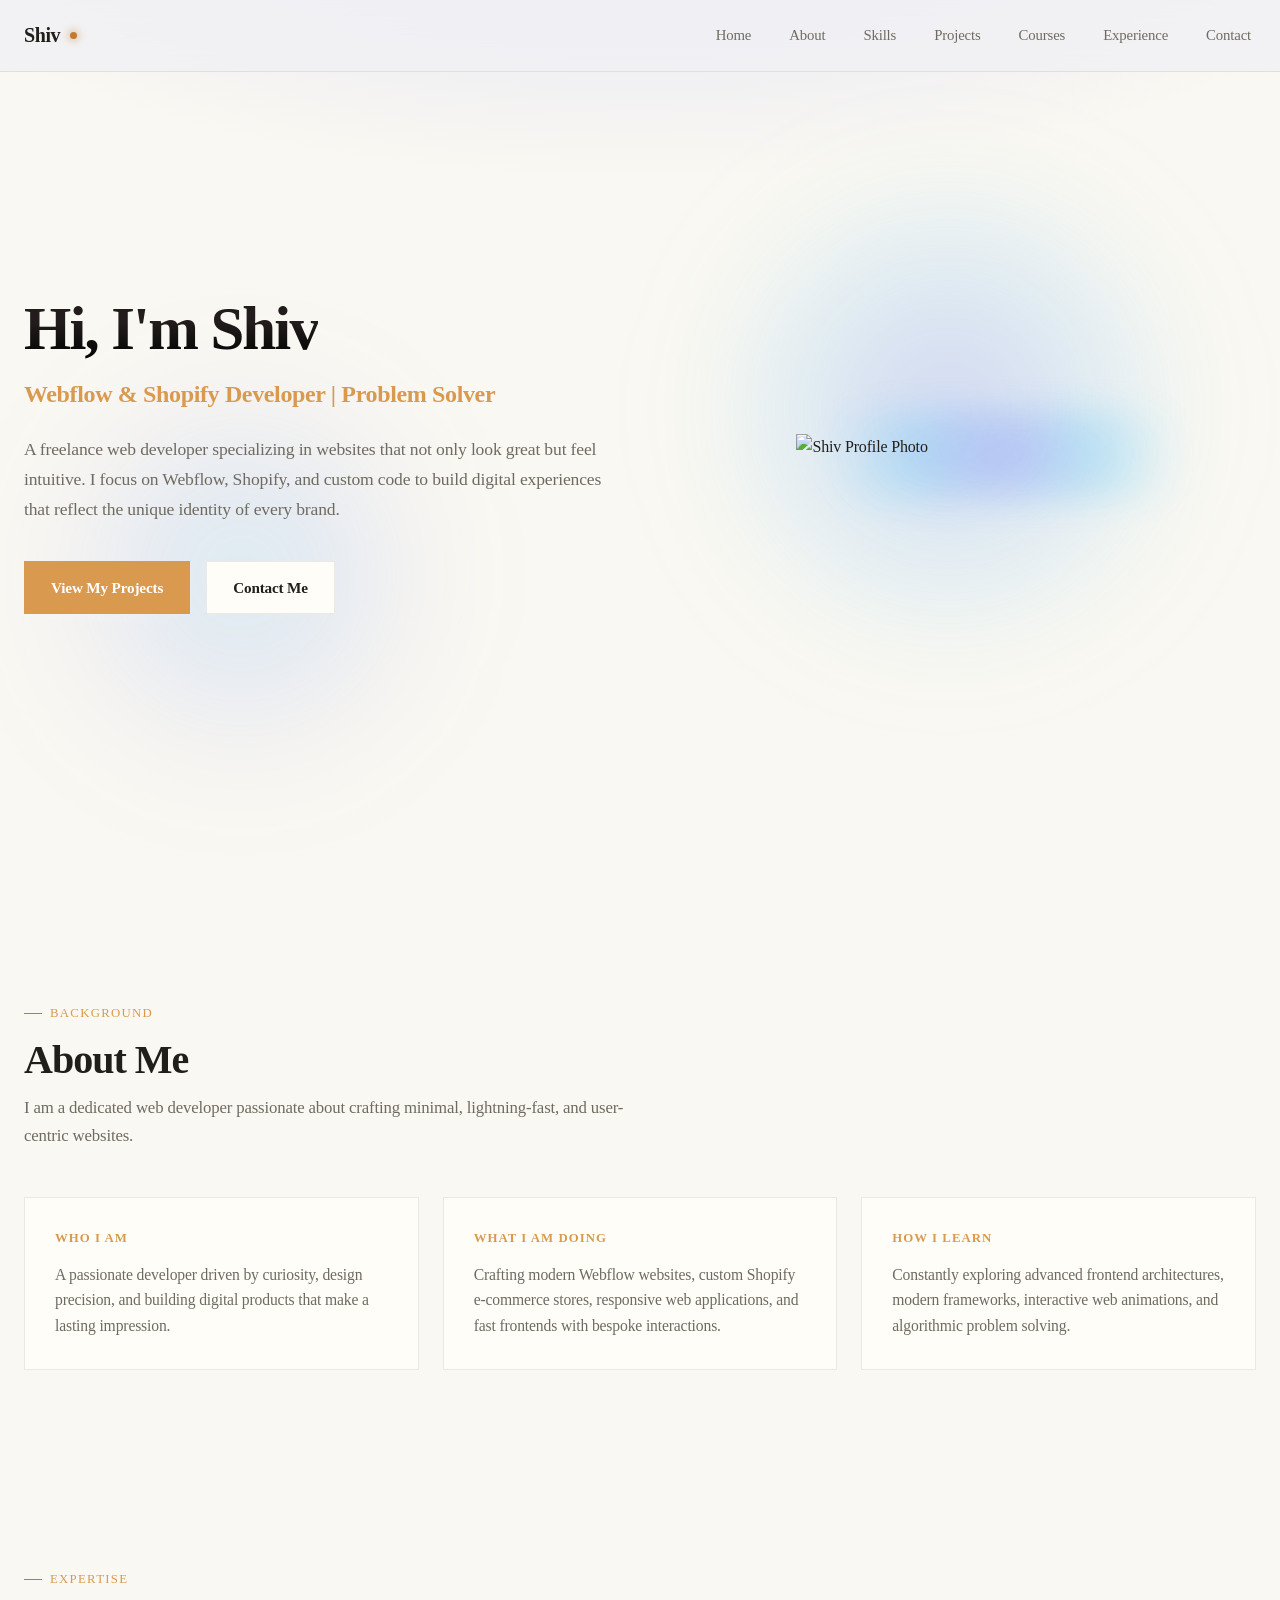
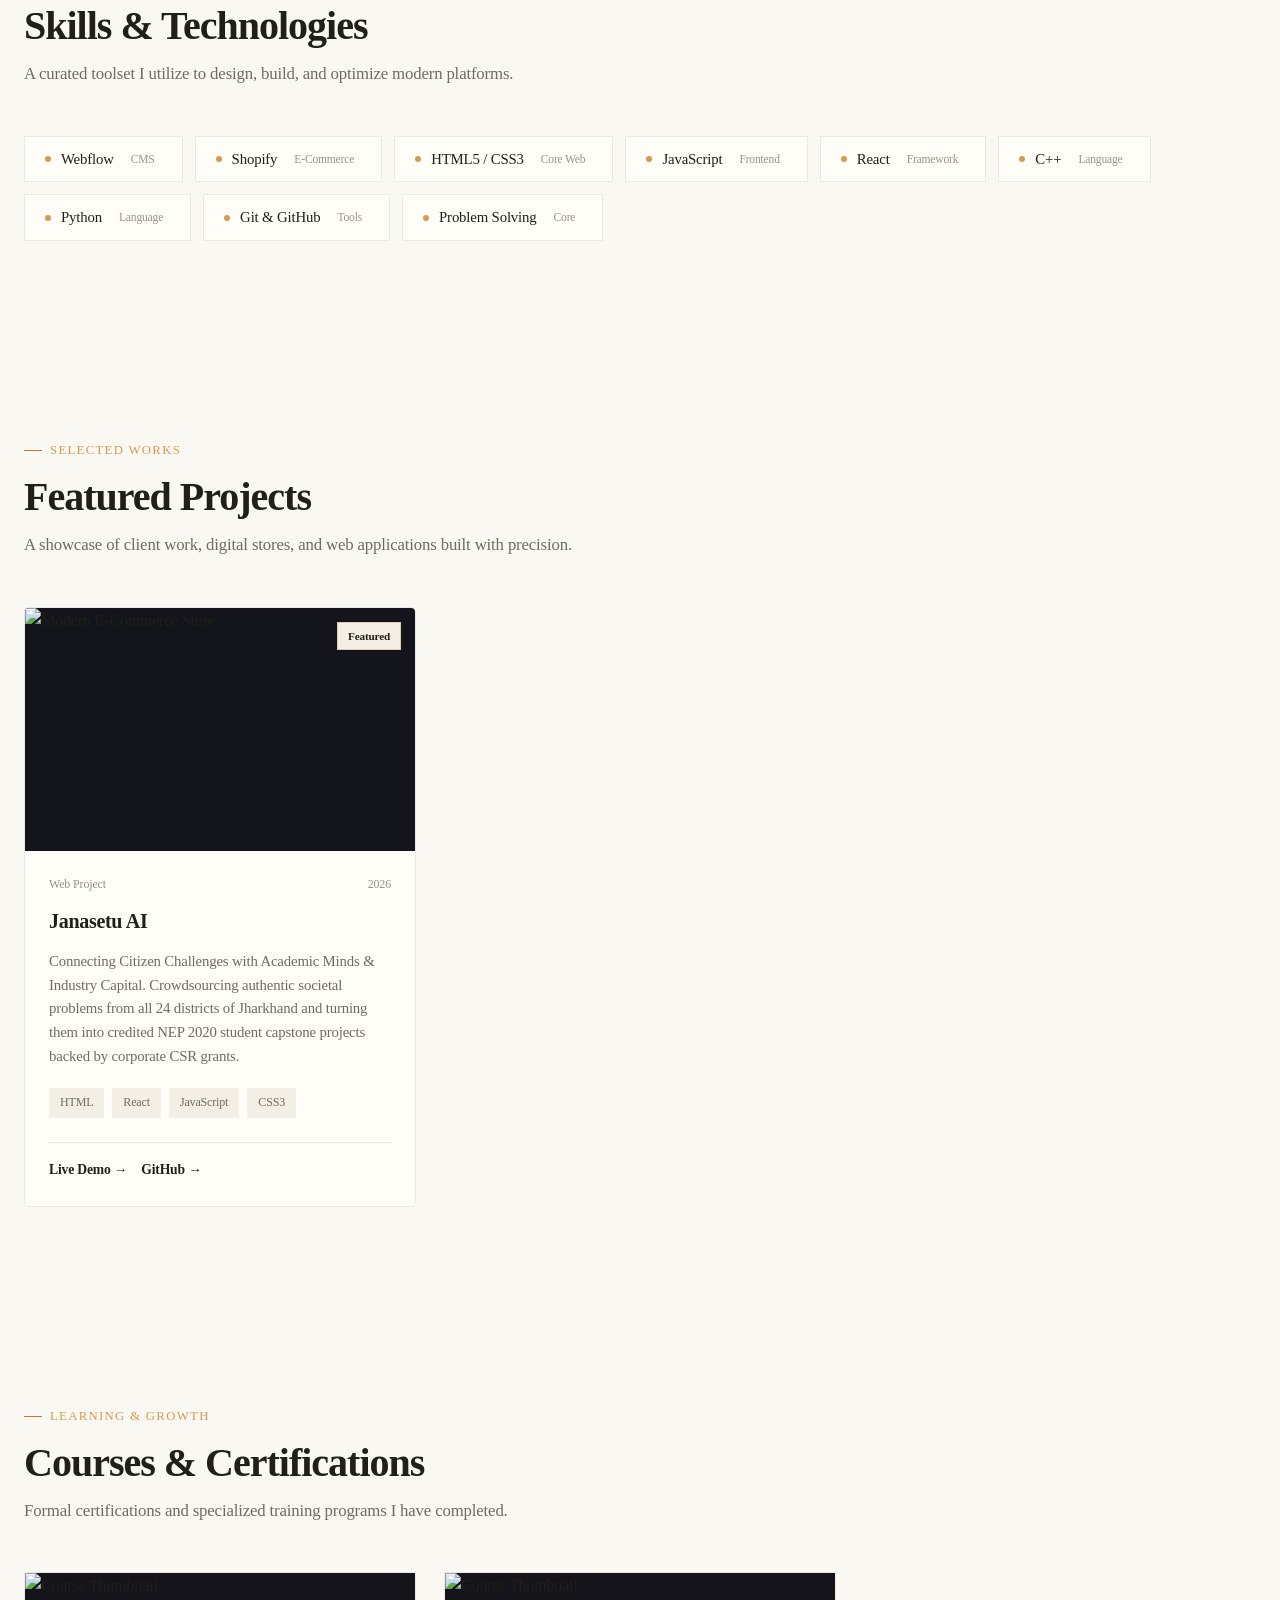
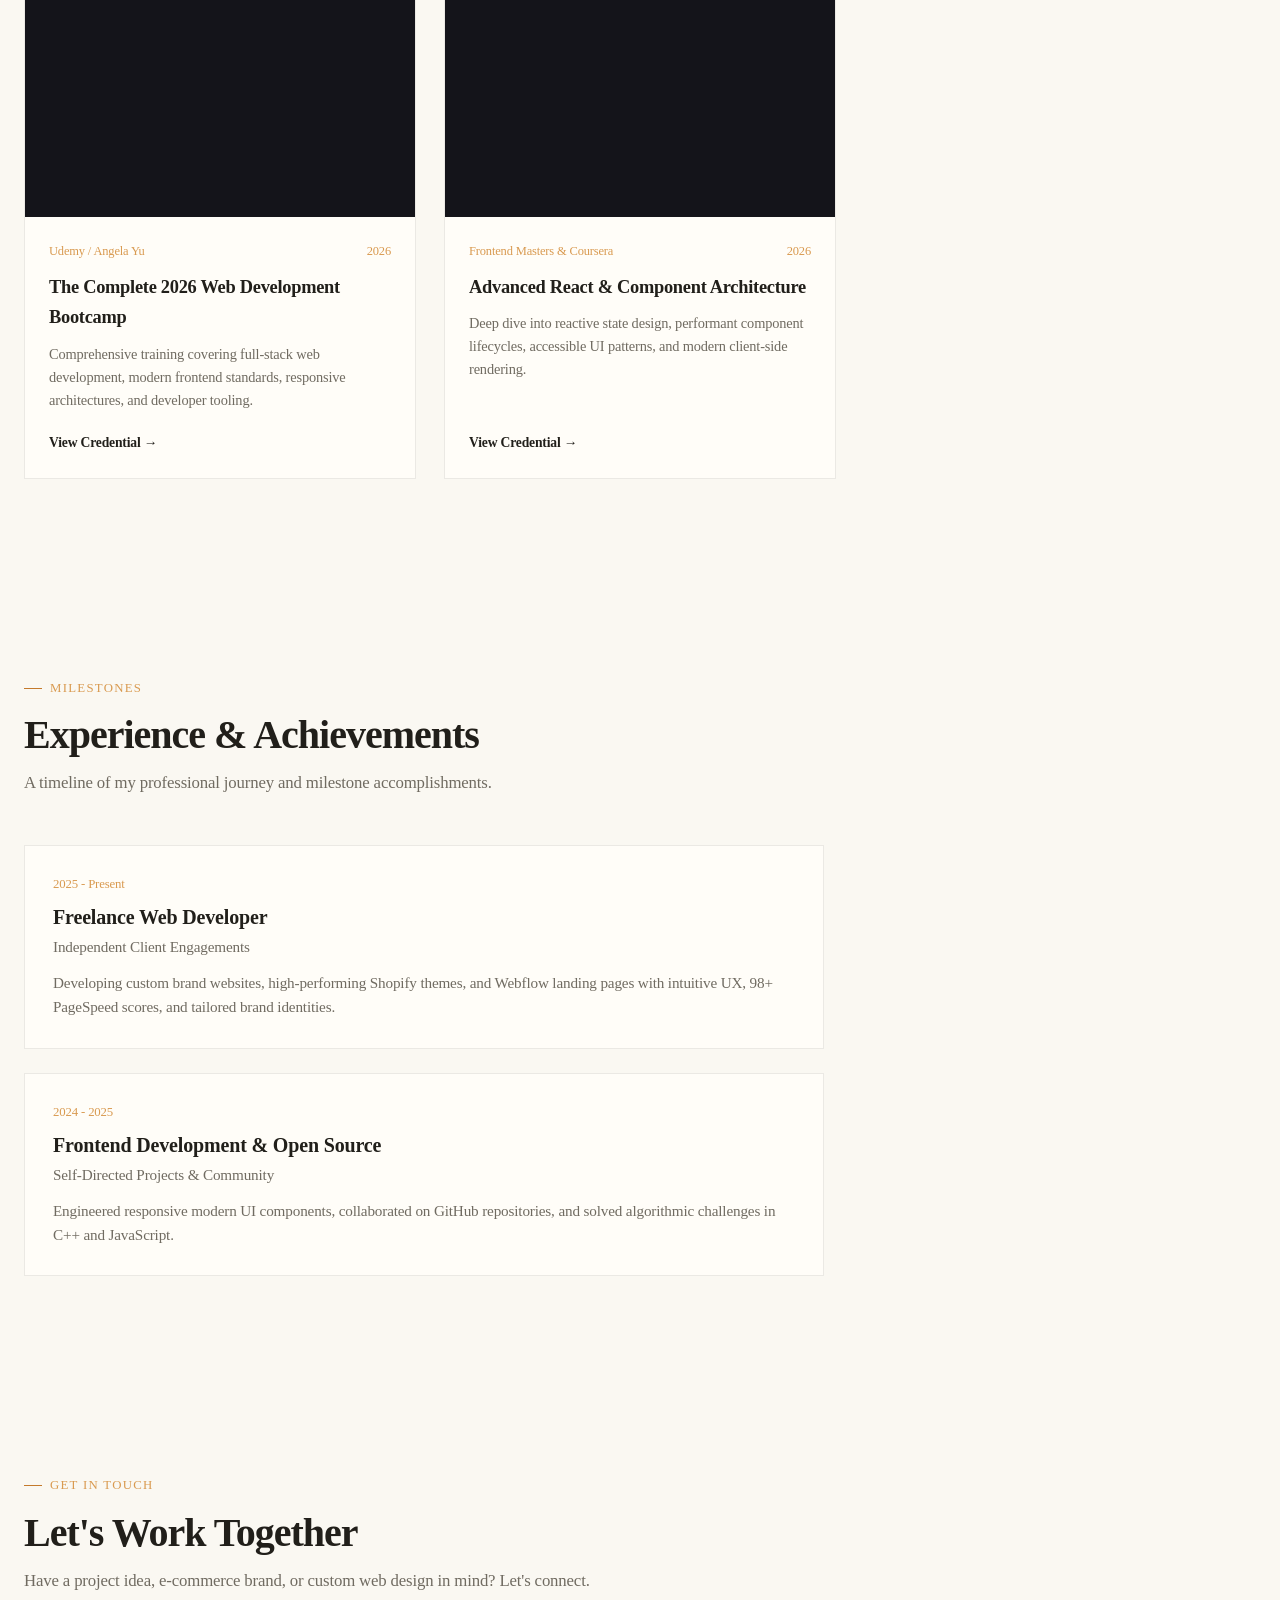
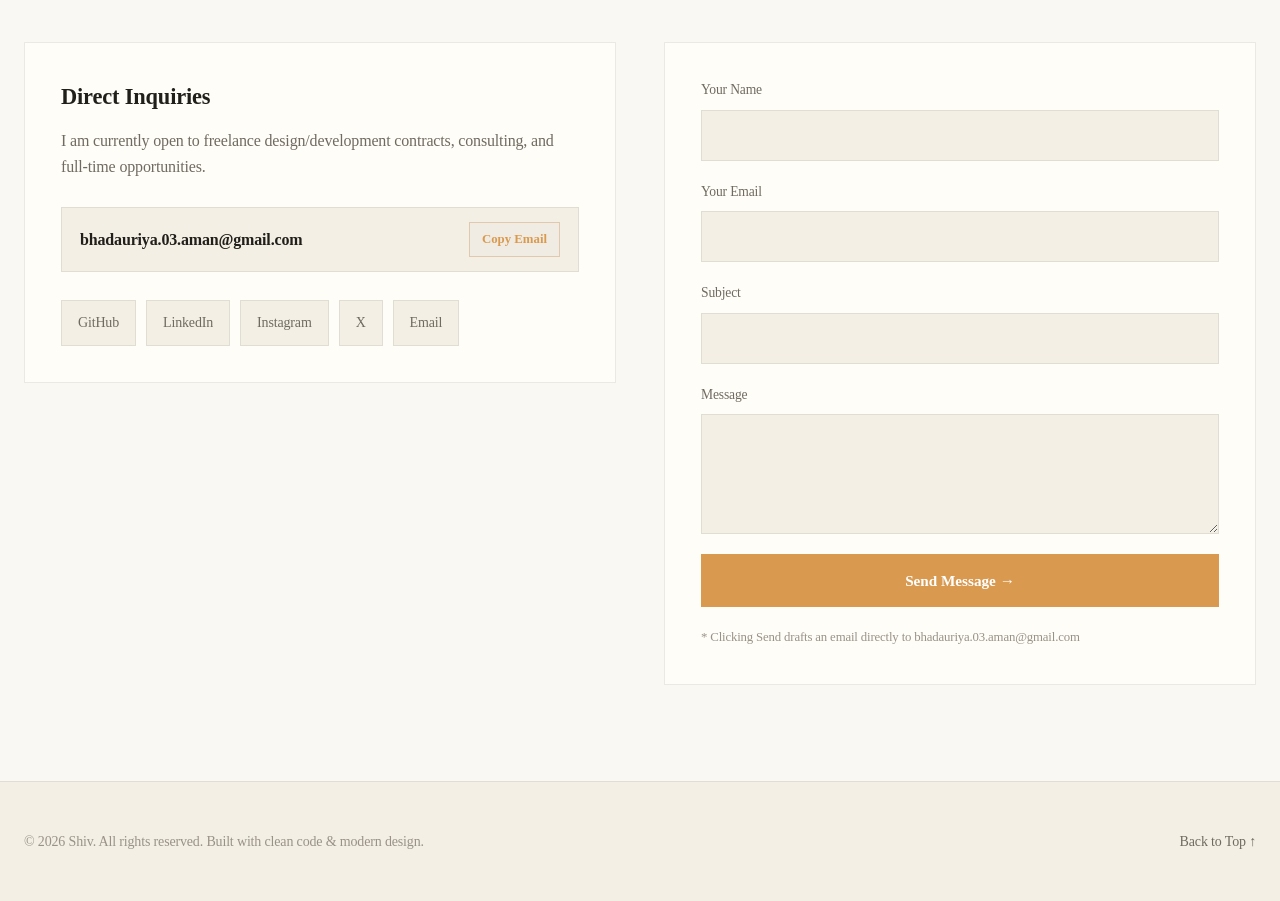
==== Index.html @ 2ca773a1 "Add files via upload" ====
<!DOCTYPE html>
<html lang="en">

<head>
    <meta charset="UTF-8">
    <meta name="viewport" content="width=device-width, initial-scale=1.0">
    <title>Shiv | Developer Portfolio</title>
    <meta name="description" content="Freelance web developer specializing in Webflow, Shopify, and custom code.">

    <!-- Fonts -->
    <link rel="preconnect" href="https://fonts.googleapis.com">
    <link rel="preconnect" href="https://fonts.gstatic.com" crossorigin>
    <link
        href="https://fonts.googleapis.com/css2?family=Inter:wght@400;500;600;700;800&family=JetBrains+Mono:wght@400;500&display=swap"
        rel="stylesheet">

    <!-- Stylesheet -->
    <link rel="stylesheet" href="style.css">

    <!-- JAVASCRIPT -->
    <script src="script.js"></script>
</head>

<body>

    <!-- NAVBAR -->
    <header class="navbar">
        <div class="container nav-box">
            <a href="#home" class="logo">
                <span>Shiv</span>
                <span class="dot"></span>
            </a>

            <nav>
                <ul class="nav-links" id="navLinks">
                    <li><a href="#home" class="nav-link">Home</a></li>
                    <li><a href="#about" class="nav-link">About</a></li>
                    <li><a href="#skills" class="nav-link">Skills</a></li>
                    <li><a href="#projects" class="nav-link">Projects</a></li>
                    <li><a href="#courses" class="nav-link">Courses</a></li>
                    <li><a href="#experience" class="nav-link">Experience</a></li>
                    <li><a href="#contact" class="nav-link">Contact</a></li>
                </ul>
            </nav>

            <button class="menu-btn" id="menuToggle" aria-label="Toggle Menu">
                <span></span>
                <span></span>
                <span></span>
            </button>
        </div>
    </header>

    <main>

        <!-- HERO SECTION -->
        <section id="home" class="hero">
            <div class="hero-spotlight"></div>
            <div class="hero-orb orb-1"></div>
            <div class="hero-orb orb-2"></div>

            <div class="container hero-grid">
                <div class="hero-text">
                    <h1 class="hero-title" id="heroGreeting">Hi, I'm Shiv</h1>
                    <h2 class="hero-role" id="heroTitle">Webflow & Shopify Developer | Problem Solver</h2>
                    <p class="hero-desc" id="heroDescription">
                        A freelance web developer specializing in websites that not only look great but feel intuitive.
                        I focus on Webflow, Shopify, and custom code to build digital experiences that reflect the
                        unique identity of every brand.
                    </p>

                    <div class="hero-btns">
                        <a href="#projects" class="btn btn-primary">View My Projects</a>
                        <a href="#contact" class="btn btn-secondary">Contact Me</a>
                    </div>
                </div>

                <div class="hero-img-side">
                    <div class="profile-wrap">
                        <div class="profile-glow"></div>
                        <div class="profile-box">
                            <img src="gg.png" alt="Shiv Profile Photo" class="profile-img">
                            <div class="profile-status">
                                <!-- <span class="name">Shiv</span>
                                <span class="status">SOFTWARE DEVLOPER</span> -->
                            </div>
                        </div>
                    </div>
                </div>
            </div>
        </section>

        <!-- ABOUT ME SECTION -->
        <section id="about" class="section">
            <div class="container">
                <div class="sec-head">
                    <span class="label">Background</span>
                    <h2 class="title">About Me</h2>
                    <p class="subtitle">
                        I am a dedicated web developer passionate about crafting minimal, lightning-fast, and
                        user-centric websites.
                    </p>
                </div>

                <div class="about-grid">
                    <div class="card">
                        <h3 class="category">Who I Am</h3>
                        <p class="text">
                            A passionate developer driven by curiosity, design precision, and building digital products
                            that make a lasting impression.
                        </p>
                    </div>

                    <div class="card">
                        <h3 class="category">What I Am Doing</h3>
                        <p class="text">
                            Crafting modern Webflow websites, custom Shopify e-commerce stores, responsive web
                            applications, and fast frontends with bespoke interactions.
                        </p>
                    </div>

                    <div class="card">
                        <h3 class="category">How I Learn</h3>
                        <p class="text">
                            Constantly exploring advanced frontend architectures, modern frameworks, interactive web
                            animations, and algorithmic problem solving.
                        </p>
                    </div>
                </div>
            </div>
        </section>

        <!-- SKILLS SECTION -->
        <section id="skills" class="section">
            <div class="container">
                <div class="sec-head">
                    <span class="label">Expertise</span>
                    <h2 class="title">Skills & Technologies</h2>
                    <p class="subtitle">A curated toolset I utilize to design, build, and optimize modern platforms.</p>
                </div>

                <div class="skills-grid" id="skillsContainer">
                    <div class="skill"><span class="dot"></span><span>Webflow</span><span class="tag">CMS</span></div>
                    <div class="skill"><span class="dot"></span><span>Shopify</span><span class="tag">E-Commerce</span>
                    </div>
                    <div class="skill"><span class="dot"></span><span>HTML5 / CSS3</span><span class="tag">Core
                            Web</span></div>
                    <div class="skill"><span class="dot"></span><span>JavaScript</span><span class="tag">Frontend</span>
                    </div>
                    <div class="skill"><span class="dot"></span><span>React</span><span class="tag">Framework</span>
                    </div>
                    <div class="skill"><span class="dot"></span><span>C++</span><span class="tag">Language</span></div>
                    <div class="skill"><span class="dot"></span><span>Python</span><span class="tag">Language</span>
                    </div>
                    <div class="skill"><span class="dot"></span><span>Git & GitHub</span><span class="tag">Tools</span>
                    </div>
                    <div class="skill"><span class="dot"></span><span>Problem Solving</span><span
                            class="tag">Core</span></div>
                </div>
            </div>
        </section>

        <!-- PROJECTS SECTION -->
        <section id="projects" class="section">
            <div class="container">
                <div class="sec-head">
                    <span class="label">Selected Works</span>
                    <h2 class="title">Featured Projects</h2>
                    <p class="subtitle">A showcase of client work, digital stores, and web applications built with
                        precision.</p>
                </div>

                <div class="projects-grid" id="projectsContainer">
                    <article class="proj-card">
                        <div class="proj-img-box">
                            <img src="project-janasetu.png" alt="Modern E-Commerce Store" class="proj-img">
                            <span class="badge">Featured</span>
                        </div>
                        <div class="proj-body">
                            <div class="proj-meta">
                                <span>Web Project</span>
                                <span>2026</span>
                            </div>
                            <h3 class="proj-title">Janasetu AI</h3>
                            <p class="proj-desc">
                                Connecting Citizen Challenges with Academic Minds & Industry Capital.
                                Crowdsourcing authentic societal problems from all 24 districts of Jharkhand and turning
                                them into credited NEP 2020 student capstone projects backed by corporate CSR grants.
                            </p>
                            <div class="tags">
                                <span class="tag">HTML</span>
                                <span class="tag">React</span>
                                <span class="tag">JavaScript</span>
                                <span class="tag">CSS3</span>
                            </div>
                            <div class="links">
                                <a href="https://jansetu-jharkhand-2-o.onrender.com/" target="_blank"
                                    rel="noopener noreferrer" class="link-btn">Live Demo &rarr;</a>
                                <a href="https://github.com" target="_blank" rel="noopener noreferrer"
                                    class="link-btn">GitHub &rarr;</a>
                            </div>
                        </div>
                    </article>
                </div>
            </div>
        </section>

        <!-- COURSES SECTION -->
        <section id="courses" class="section">
            <div class="container">
                <div class="sec-head">
                    <span class="label">Learning & Growth</span>
                    <h2 class="title">Courses & Certifications</h2>
                    <p class="subtitle">Formal certifications and specialized training programs I have completed.</p>
                </div>

                <div class="courses-grid" id="coursesContainer">
                    <div class="course-card">
                        <div class="course-thumb">
                            <img src="assets/course1.svg" alt="Course Thumbnail" class="course-img">
                        </div>
                        <div class="course-body">
                            <div class="course-meta">
                                <span>Udemy / Angela Yu</span>
                                <span>2026</span>
                            </div>
                            <h3 class="course-title">The Complete 2026 Web Development Bootcamp</h3>
                            <p class="course-desc">
                                Comprehensive training covering full-stack web development, modern frontend standards,
                                responsive architectures, and developer tooling.
                            </p>
                            <a href="https://udemy.com" target="_blank" rel="noopener noreferrer" class="link-btn">View
                                Credential &rarr;</a>
                        </div>
                    </div>

                    <div class="course-card">
                        <div class="course-thumb">
                            <img src="assets/course2.svg" alt="Course Thumbnail" class="course-img">
                        </div>
                        <div class="course-body">
                            <div class="course-meta">
                                <span>Frontend Masters & Coursera</span>
                                <span>2026</span>
                            </div>
                            <h3 class="course-title">Advanced React & Component Architecture</h3>
                            <p class="course-desc">
                                Deep dive into reactive state design, performant component lifecycles, accessible UI
                                patterns, and modern client-side rendering.
                            </p>
                            <a href="https://coursera.org" target="_blank" rel="noopener noreferrer"
                                class="link-btn">View Credential &rarr;</a>
                        </div>
                    </div>
                </div>
            </div>
        </section>

        <!-- EXPERIENCE SECTION -->
        <section id="experience" class="section">
            <div class="container">
                <div class="sec-head">
                    <span class="label">Milestones</span>
                    <h2 class="title">Experience & Achievements</h2>
                    <p class="subtitle">A timeline of my professional journey and milestone accomplishments.</p>
                </div>

                <div class="timeline">
                    <div class="timeline-card">
                        <div class="time">2025 - Present</div>
                        <h3 class="role">Freelance Web Developer</h3>
                        <div class="org">Independent Client Engagements</div>
                        <p class="desc">
                            Developing custom brand websites, high-performing Shopify themes, and Webflow landing pages
                            with intuitive UX, 98+ PageSpeed scores, and tailored brand identities.
                        </p>
                    </div>

                    <div class="timeline-card">
                        <div class="time">2024 - 2025</div>
                        <h3 class="role">Frontend Development & Open Source</h3>
                        <div class="org">Self-Directed Projects & Community</div>
                        <p class="desc">
                            Engineered responsive modern UI components, collaborated on GitHub repositories, and solved
                            algorithmic challenges in C++ and JavaScript.
                        </p>
                    </div>
                </div>
            </div>
        </section>

        <!-- CONTACT SECTION -->
        <section id="contact" class="section">
            <div class="container">
                <div class="sec-head">
                    <span class="label">Get In Touch</span>
                    <h2 class="title">Let's Work Together</h2>
                    <p class="subtitle">Have a project idea, e-commerce brand, or custom web design in mind? Let's
                        connect.</p>
                </div>

                <div class="contact-grid">
                    <div class="contact-card">
                        <h3 class="contact-title">Direct Inquiries</h3>
                        <p class="contact-desc">
                            I am currently open to freelance design/development contracts, consulting, and full-time
                            opportunities.
                        </p>

                        <div class="email-box">
                            <span id="displayEmail">bhadauriya.03.aman@gmail.com</span>
                            <button class="copy-btn" id="btnCopyEmail">Copy Email</button>
                        </div>

                        <!-- Social Media Links -->
                        <div class="social-icons" id="socialLinksContainer">
                            <a href="https://github.com" target="_blank" rel="noopener noreferrer" class="social-btn"
                                title="GitHub">GitHub</a>
                            <a href="https://linkedin.com" target="_blank" rel="noopener noreferrer" class="social-btn"
                                title="LinkedIn">LinkedIn</a>
                            <a href="https://www.instagram.com/_thakuramanbhadauriya?stkn=aHQ0cXU5ZnMwZDd0&utm_source=qr"
                                target="_blank" rel="noopener noreferrer" class="social-btn"
                                title="Instagram">Instagram</a>
                            <a href="https://x.com" target="_blank" rel="noopener noreferrer" class="social-btn"
                                title="Twitter / X">X</a>
                            <a href="mailto:bhadauriya.03.aman@gmail.com" class="social-btn" title="Email">Email</a>
                        </div>
                    </div>

                    <!-- Contact Form -->
                    <form class="contact-form" id="contactForm">
                        <div class="field">
                            <label for="contact-name">Your Name</label>
                            <input type="text" id="contact-name" name="name" class="input" placeholder=" " required>
                        </div>

                        <div class="field">
                            <label for="contact-email">Your Email</label>
                            <input type="email" id="contact-email" name="email" class="input" placeholder="" required>
                        </div>

                        <div class="field">
                            <label for="contact-subject">Subject</label>
                            <input type="text" id="contact-subject" name="subject" class="input" placeholder="">
                        </div>

                        <div class="field">
                            <label for="contact-message">Message</label>
                            <textarea id="contact-message" name="message" class="textarea" placeholder=""></textarea>
                        </div>

                        <button type="submit" class="btn btn-primary">Send Message &rarr;</button>
                        <span class="note">* Clicking Send drafts an email directly to
                            bhadauriya.03.aman@gmail.com</span>
                    </form>
                </div>
            </div>
        </section>

    </main>

    <!-- FOOTER -->
    <footer class="footer">
        <div class="container footer-box">
            <div class="copy-text">
                &copy; 2026 Shiv. All rights reserved. Built with clean code & modern design.
            </div>
            <a href="#home" class="top-link">Back to Top &uarr;</a>
        </div>
    </footer>


</body>

</html>
---- style.css ----
/*  
    DESIGN TOKENS */

:root {
    --bg-main: #FAF8F2;
    --bg-card: #FFFDF8;
    --bg-subtle: #F3EFE5;

    --border: rgba(42, 38, 30, 0.09);
    --border-hover: rgba(42, 38, 30, 0.16);
    --border-glow: rgba(184, 120, 45, 0.30);

    --text-main: #211F1A;
    --text-muted: #706B61;
    --text-dim: #999287;

    --accent: #C47A2C;
    --accent-light: #D99A50;
    --accent-glow: rgba(196, 122, 44, 0.18);
}

/* -----------------------------------------------------------------------------
   2. GLOBAL RESETS
   ----------------------------------------------------------------------------- */
*,
*::before,
*::after {
    box-sizing: border-box;
    margin: 0;
    padding: 0;
}

html {
    scroll-behavior: smooth;
    scroll-padding-top: 80px;
    font-size: 16px;
}

body {
    background-color: var(--bg-main);
    color: var(--text-main);
    font-family: var(--font);
    line-height: 1.65;
    letter-spacing: -0.01em;
    overflow-x: hidden;
    position: relative;
    min-height: 100vh;
}

::-webkit-scrollbar {
    width: 8px;
}

::-webkit-scrollbar-track {
    background: var(--bg-main);
}

::-webkit-scrollbar-thumb {
    background: #b9b9c7;
    border-radius: var(--radius-pill);
}

::-webkit-scrollbar-thumb:hover {
    background: #3f3f4e;
}

a {
    color: inherit;
    text-decoration: none;
    transition: color var(--ease);
}

img {
    max-width: 100%;
    height: auto;
    display: block;
}

button,
input,
textarea {
    font: inherit;
    color: inherit;
    border: none;
    background: none;
}

button {
    cursor: pointer;
}

.container {
    width: 100%;
    max-width: var(--max-w);
    margin-left: auto;
    margin-right: auto;
    padding-left: 24px;
    padding-right: 24px;
}

.section {
    padding: 96px 0;
    position: relative;
}

/* -----------------------------------------------------------------------------
   3. SECTION HEADERS
   ----------------------------------------------------------------------------- */
.sec-head {
    margin-bottom: 48px;
}

.sec-head .label {
    display: inline-flex;
    align-items: center;
    gap: 8px;
    font-family: var(--font-mono);
    font-size: 0.8rem;
    color: var(--accent-light);
    text-transform: uppercase;
    letter-spacing: 0.1em;
    margin-bottom: 12px;
}

.sec-head .label::before {
    content: "";
    display: inline-block;
    width: 18px;
    height: 1px;
    background: var(--accent);
}

.sec-head .title {
    font-size: clamp(1.85rem, 3.5vw, 2.5rem);
    font-weight: 700;
    color: var(--text-main);
    letter-spacing: -0.025em;
    line-height: 1.2;
}

.sec-head .subtitle {
    color: var(--text-muted);
    font-size: 1.05rem;
    margin-top: 10px;
    max-width: 600px;
}

/* -----------------------------------------------------------------------------
   4. NAVBAR
   ----------------------------------------------------------------------------- */
.navbar {
    position: fixed;
    top: 0;
    left: 0;
    right: 0;
    height: 72px;
    z-index: 1000;
    background: rgba(241, 241, 244, 0.82);
    backdrop-filter: blur(14px);
    -webkit-backdrop-filter: blur(14px);
    border-bottom: 1px solid var(--border);
    display: flex;
    align-items: center;
}

.nav-box {
    display: flex;
    align-items: center;
    justify-content: space-between;
}

.logo {
    display: flex;
    align-items: center;
    gap: 10px;
    font-weight: 700;
    font-size: 1.25rem;
    color: var(--text-main);
    letter-spacing: -0.02em;
}

.logo .dot {
    width: 7px;
    height: 7px;
    border-radius: 50%;
    background: var(--accent);
    display: inline-block;
    box-shadow: 0 0 10px var(--accent);
}

.nav-links {
    display: flex;
    align-items: center;
    gap: 28px;
    list-style: none;
}

.nav-link {
    color: var(--text-muted);
    font-size: 0.925rem;
    font-weight: 500;
    padding: 2px 5px 2px 5px;
    transition: color var(--ease);
}

.nav-link:hover,
.nav-link:active {
    color: var(--accent-light);
    border-right: 1px solid var(--accent-light);
    border-left: 1px solid var(--accent-light);
    border-radius: 30px;
}

.menu-btn {
    display: none;
    flex-direction: column;
    justify-content: center;
    gap: 5px;
    width: 36px;
    height: 36px;
    color: var(--text-main);
    padding: 4px;
}

.menu-btn span {
    display: block;
    width: 22px;
    height: 2px;
    background: currentColor;
    border-radius: 2px;
    transition: transform var(--ease), opacity var(--ease);
}

/* -----------------------------------------------------------------------------
   5. HERO SECTION & LIGHTING
   ----------------------------------------------------------------------------- */
.hero {
    min-height: 100vh;
    display: flex;
    align-items: center;
    padding-top: 130px;
    padding-bottom: 80px;
    position: relative;
    overflow: hidden;
    background:
        radial-gradient(ellipse 90% 50% at 50% -15%, rgba(129, 140, 248, 0.22), rgba(9, 9, 11, 0) 70%),
        var(--bg-main);
}

/* .hero-spotlight {
    position: absolute;
    top: -100px;
    left: 50%;
    transform: translateX(-50%);
    width: 1000px;
    height: 520px;
    background: radial-gradient(ellipse at center, rgba(99, 102, 241, 0.3) 0%, rgba(56, 189, 248, 0.12) 40%, rgba(9, 9, 11, 0) 75%);
    filter: blur(55px);
    pointer-events: none;
    z-index: 0;
    animation: spotlightBreathe 8s ease-in-out infinite alternate;
} */

@keyframes spotlightBreathe {
    0% {
        opacity: 0.75;
        transform: translateX(-50%) scale(0.95);
    }

    100% {
        opacity: 1;
        transform: translateX(-50%) scale(1.08);
    }
}

.hero-orb {
    position: absolute;
    border-radius: 50%;
    filter: blur(65px);
    pointer-events: none;
    z-index: 0;
}

.orb-1 {
    top: 20%;
    right: 8%;
    width: 460px;
    height: 460px;
    background: radial-gradient(circle, rgba(99, 102, 241, 0.28) 0%, rgba(56, 189, 248, 0.15) 50%, transparent 70%);
    animation: pulseOrb 9s ease-in-out infinite alternate;
}

.orb-2 {
    bottom: 15%;
    left: 4%;
    width: 380px;
    height: 380px;
    background: radial-gradient(circle, rgba(56, 189, 248, 0.2) 0%, rgba(99, 102, 241, 0.1) 50%, transparent 70%);
    animation: pulseOrb 11s ease-in-out infinite alternate-reverse;
}

@keyframes pulseOrb {
    0% {
        transform: scale(0.92) translate(0, 0);
        opacity: 0.65;
    }

    100% {
        transform: scale(1.12) translate(-25px, 20px);
        opacity: 1;
    }
}

.hero-grid {
    display: grid;
    grid-template-columns: 1.15fr 0.85fr;
    gap: 48px;
    margin-top: -40px;
    align-items: center;
    position: relative;
    z-index: 1;
}

.hero-text {
    animation: heroFadeUp 0.8s var(--ease) forwards;
}

@keyframes heroFadeUp {
    from {
        opacity: 0;
        transform: translateY(24px);
    }

    to {
        opacity: 1;
        transform: translateY(0);
    }
}

.pulse {
    width: 8px;
    height: 8px;
    border-radius: 50%;
    background: #10b981;
    box-shadow: 0 0 0 0 rgba(16, 185, 129, 0.6);
    animation: badgePing 2s infinite;
}

@keyframes badgePing {
    0% {
        box-shadow: 0 0 0 0 rgba(16, 185, 129, 0.6);
    }

    70% {
        box-shadow: 0 0 0 7px rgba(16, 185, 129, 0);
    }

    100% {
        box-shadow: 0 0 0 0 rgba(16, 185, 129, 0);
    }
}

.hero-title {
    font-size: clamp(2.4rem, 5vw, 3.8rem);
    font-weight: 800;
    line-height: 1.1;
    letter-spacing: -0.03em;
    margin-bottom: 12px;
    background: linear-gradient(180deg, #221c1c 40%, #000000 100%);
    -webkit-background-clip: text;
    -webkit-text-fill-color: transparent;
    display: inline-block;
}

.hero-role {
    font-size: clamp(1.2rem, 2.2vw, 1.5rem);
    font-weight: 600;
    color: var(--accent-light);
    margin-bottom: 20px;
    letter-spacing: -0.015em;
}

.hero-desc {
    font-size: 1.1rem;
    color: var(--text-muted);
    line-height: 1.7;
    max-width: 580px;
    margin-bottom: 36px;
}

.hero-btns {
    display: flex;
    flex-wrap: wrap;
    gap: 16px;
    align-items: center;
}

.btn {
    display: inline-flex;
    align-items: center;
    justify-content: center;
    gap: 8px;
    padding: 13px 26px;
    border-radius: var(--radius-md);
    font-size: 0.95rem;
    font-weight: 600;
    transition: all var(--ease);
    text-align: center;
    white-space: nowrap;
}

.btn-primary {
    background: var(--accent-light);
    color: #ffffff;
    border: 1px solid var(--accent-light);
    box-shadow: 0 4px 15px rgba(255, 255, 255, 0.1);
}

.btn-primary:hover {
    background: #ffffff;
    color: #000;
    border: 1px solid var(--border);

    transform: translateY(-2px);
    box-shadow: 0 8px 25px rgba(255, 255, 255, 0.2);
}

.btn-secondary {
    background: var(--bg-card);
    color: var(--text-main);
    border: 1px solid var(--border);
}

.btn-secondary:hover {
    border-color: var(--border-hover);
    background: var(--bg-subtle);
    transform: translateY(-2px);
}

/* Profile Photo Display with Glowing Halo */
.hero-img-side {
    display: flex;
    justify-content: center;
    align-items: center;
    animation: heroFadeUp 0.9s var(--ease) forwards;
}

.profile-wrap {
    position: relative;
    max-width: 440px;
    width: 100%;
}

.profile-glow {
    position: absolute;
    inset: -10px;
    background: radial-gradient(circle at center, rgba(129, 140, 248, 0.42) 0%, rgba(56, 189, 248, 0.28) 40%, rgba(99, 102, 241, 0) 75%);
    border-radius: calc(var(--radius-lg) + 10px);
    z-index: 0;
    filter: blur(18px);
    opacity: 0.85;
    animation: profilePulse 4s ease-in-out infinite alternate;
}

@keyframes profilePulse {
    0% {
        opacity: 0.7;
        filter: blur(15px) scale(0.98);
    }

    100% {
        opacity: 1;
        filter: blur(22px) scale(1.04);
    }
}

.profile-wrap:hover .profile-glow {
    opacity: 1;
    filter: blur(25px);
}

.profile-box {
    position: relative;
    z-index: 1;
    padding: 12px;
    overflow: hidden;
    transition: transform var(--ease), border-color var(--ease), box-shadow var(--ease);
}

.profile-wrap:hover .profile-box {
    transform: translateY(-4px);

}

.profile-img {
    width: 100%;
    /* aspect-ratio: 4 / 5; */
    object-fit: cover;
    object-position: center top;
    border-radius: calc(var(--radius-lg) - 6px);
    /* background: #181820; */
    transition: transform var(--ease-slow);
}

.profile-wrap:hover .profile-img {
    transform: scale(1.02);
}

.profile-status {
    display: flex;
    align-items: center;
    justify-content: space-between;
    padding: 12px 14px 4px;
    font-size: 0.85rem;
}

.profile-status .name {
    font-weight: 600;
    color: var(--text-main);
}

.profile-status .status {
    color: #10b981;
    font-family: var(--font-mono);
    font-size: 0.75rem;
}

/* -----------------------------------------------------------------------------
   6. ABOUT SECTION (3 CARDS)
   ----------------------------------------------------------------------------- */
.about-grid {
    display: grid;
    grid-template-columns: repeat(auto-fit, minmax(310px, 1fr));
    gap: 24px;
}

.about-grid .card {
    background: var(--bg-card);
    border: 1px solid var(--border);
    border-radius: var(--radius-md);
    padding: 30px;
    transition: all var(--ease);
}

.about-grid .card:hover {
    border-color: var(--border-hover);
    transform: translateY(-3px);
    background: var(--bg-subtle);
    box-shadow: 0 10px 25px rgba(0, 0, 0, 0.3);
}

.about-grid .category {
    font-family: var(--font-mono);
    font-size: 0.8rem;
    color: var(--accent-light);
    text-transform: uppercase;
    letter-spacing: 0.08em;
    margin-bottom: 12px;
}

.about-grid .text {
    color: var(--text-muted);
    font-size: 0.98rem;
    line-height: 1.65;
}

/* -----------------------------------------------------------------------------
   7. SKILLS SECTION
   ----------------------------------------------------------------------------- */
.skills-grid {
    display: flex;
    flex-wrap: wrap;
    gap: 12px;
}

.skill {
    display: inline-flex;
    align-items: center;
    gap: 10px;
    background: var(--bg-card);
    border: 1px solid var(--border);
    padding: 10px 20px;
    border-radius: var(--radius-pill);
    font-size: 0.925rem;
    font-weight: 500;
    color: var(--text-main);
    transition: all var(--ease);
}

.skill:hover {
    border-color: var(--accent);
    background: var(--bg-subtle);
    transform: translateY(-2px);
    box-shadow: 0 6px 16px rgba(0, 0, 0, 0.4);
}

.skill .dot {
    width: 6px;
    height: 6px;
    border-radius: 50%;
    background: var(--accent-light);
}

.skill .tag {
    font-family: var(--font-mono);
    font-size: 0.72rem;
    color: var(--text-dim);
    background: rgba(255, 255, 255, 0.05);
    padding: 2px 7px;
    border-radius: var(--radius-sm);
}

/* -----------------------------------------------------------------------------
   8. PROJECTS SECTION
   ----------------------------------------------------------------------------- */
.projects-grid {
    display: grid;
    grid-template-columns: repeat(auto-fill, minmax(340px, 1fr));
    gap: 28px;
}

.proj-card {
    background: var(--bg-card);
    border: 1px solid var(--border);
    overflow: hidden;
    border-radius: 5px;
    display: flex;
    flex-direction: column;
    transition: all var(--ease);
}

.proj-card:hover {
    border-color: var(--border-hover);
    transform: translateY(-5px);
    box-shadow: 0 16px 36px rgba(0, 0, 0, 0.4);
}

.proj-img-box {
    position: relative;
    width: 100%;
    aspect-ratio: 16 / 10;
    background: #14141c;
    overflow: hidden;
    border-bottom: 1px solid var(--border);
}

.proj-img {
    width: 100%;
    height: 100%;
    object-fit: cover;
    transition: transform var(--ease-slow);
}

.proj-card:hover .proj-img {
    transform: scale(1.04);

}

.proj-img-box .badge {
    position: absolute;
    top: 14px;
    right: 14px;
    background: var(--bg-subtle);
    backdrop-filter: blur(8px);
    border: 1px solid var(--border-glow);
    color: black font-family: var(--font-mono);
    font-size: 0.7rem;
    font-weight: 600;
    padding: 4px 10px;
    border-radius: var(--radius-pill);
    margin-bottom: 0;
}

.proj-body {
    padding: 24px;
    display: flex;
    flex-direction: column;
    flex-grow: 1;
}

.proj-meta {
    display: flex;
    justify-content: space-between;
    align-items: center;
    margin-bottom: 10px;
    font-family: var(--font-mono);
    font-size: 0.75rem;
    color: var(--text-dim);
}

.proj-title {
    font-size: 1.25rem;
    font-weight: 700;
    color: var(--text-main);
    margin-bottom: 12px;
    letter-spacing: -0.015em;
}

.proj-desc {
    color: var(--text-muted);
    font-size: 0.925rem;
    line-height: 1.6;
    margin-bottom: 20px;
    flex-grow: 1;
}

.tags {
    display: flex;
    flex-wrap: wrap;
    gap: 8px;
    margin-bottom: 24px;
}

.tags .tag {
    font-family: var(--font-mono);
    font-size: 0.75rem;
    color: var(--text-muted);
    background: var(--bg-subtle);
    padding: 4px 10px;
    border-radius: var(--radius-sm);
    border: 1px solid rgba(255, 255, 255, 0.04);
}

.links {
    display: flex;
    align-items: center;
    gap: 14px;
    margin-top: auto;
    padding-top: 16px;
    border-top: 1px solid var(--border);
}

.link-btn {
    display: inline-flex;
    align-items: center;
    gap: 6px;
    font-size: 0.85rem;
    font-weight: 600;
    color: var(--text-main);
    transition: color var(--ease);
}

.link-btn:hover {
    color: var(--accent-light);
}

/* -----------------------------------------------------------------------------
   9. COURSES SECTION
   ----------------------------------------------------------------------------- */
.courses-grid {
    display: grid;
    grid-template-columns: repeat(auto-fill, minmax(320px, 1fr));
    gap: 28px;
}

.course-card {
    background: var(--bg-card);
    border: 1px solid var(--border);
    border-radius: var(--radius-lg);
    overflow: hidden;
    display: flex;
    flex-direction: column;
    transition: all var(--ease);
}

.course-card:hover {
    border-color: var(--border-hover);
    transform: translateY(-4px);
    box-shadow: 0 14px 32px rgba(0, 0, 0, 0.35);
}

.course-thumb {
    width: 100%;
    aspect-ratio: 16 / 10;
    background: #14141a;
    border-bottom: 1px solid var(--border);
    overflow: hidden;
}

.course-img {
    width: 100%;
    height: 100%;
    object-fit: cover;
    transition: transform var(--ease-slow);
}

.course-card:hover .course-img {
    transform: scale(1.03);
}

.course-body {
    padding: 24px;
    display: flex;
    flex-direction: column;
    flex-grow: 1;
}

.course-meta {
    display: flex;
    justify-content: space-between;
    align-items: center;
    font-family: var(--font-mono);
    font-size: 0.78rem;
    color: var(--accent-light);
    margin-bottom: 10px;
}

.course-title {
    font-size: 1.15rem;
    font-weight: 600;
    color: var(--text-main);
    margin-bottom: 10px;
    letter-spacing: -0.015em;
}

.course-desc {
    color: var(--text-muted);
    font-size: 0.9rem;
    line-height: 1.6;
    margin-bottom: 20px;
    flex-grow: 1;
}

/* -----------------------------------------------------------------------------
   10. EXPERIENCE SECTION
   ----------------------------------------------------------------------------- */
.timeline {
    display: flex;
    flex-direction: column;
    gap: 24px;
    max-width: 800px;
}

.timeline-card {
    background: var(--bg-card);
    border: 1px solid var(--border);
    border-radius: var(--radius-md);
    padding: 28px;
    transition: all var(--ease);
}

.timeline-card:hover {
    border-color: var(--border-hover);
    transform: translateX(4px);
}

.timeline-card .time {
    font-family: var(--font-mono);
    font-size: 0.8rem;
    color: var(--accent-light);
    margin-bottom: 6px;
}

.timeline-card .role {
    font-size: 1.25rem;
    font-weight: 700;
    color: var(--text-main);
}

.timeline-card .org {
    color: var(--text-muted);
    font-size: 0.95rem;
    margin-bottom: 12px;
}

.timeline-card .desc {
    color: var(--text-muted);
    font-size: 0.95rem;
    line-height: 1.6;
}

/* -----------------------------------------------------------------------------
   11. CONTACT SECTION
   ----------------------------------------------------------------------------- */
.contact-grid {
    display: grid;
    grid-template-columns: 1fr 1fr;
    gap: 48px;
    align-items: start;
}

.contact-card {
    background: var(--bg-card);
    border: 1px solid var(--border);
    border-radius: var(--radius-lg);
    padding: 36px;
}

.contact-title {
    font-size: 1.4rem;
    font-weight: 700;
    margin-bottom: 12px;
}

.contact-desc {
    color: var(--text-muted);
    font-size: 1rem;
    line-height: 1.6;
    margin-bottom: 28px;
}

.email-box {
    display: flex;
    align-items: center;
    gap: 12px;
    padding: 14px 18px;
    background: var(--bg-subtle);
    border-radius: var(--radius-md);
    border: 1px solid var(--border);
    margin-bottom: 28px;
    word-break: break-all;
    flex-wrap: wrap;
    font-weight: 600;
}

.copy-btn {
    display: inline-flex;
    align-items: center;
    gap: 6px;
    font-size: 0.8rem;
    font-weight: 600;
    color: var(--accent-light);
    background: rgb(211 211 211 / 12%);
    border: 1px solid var(--border-glow);
    padding: 6px 12px;
    border-radius: var(--radius-sm);
    transition: all var(--ease);
    margin-left: auto;
}

.copy-btn:hover {
    background: var(--bg-subtle);
    color: #1d1818;
}

.social-icons {
    display: flex;
    flex-wrap: wrap;
    gap: 10px;
}

.social-btn {
    display: inline-flex;
    align-items: center;
    justify-content: center;
    padding: 10px 16px;
    border-radius: var(--radius-md);
    background: var(--bg-subtle);
    border: 1px solid var(--border);
    color: var(--text-muted);
    font-size: 0.875rem;
    font-weight: 500;
    transition: all var(--ease);
}

.social-btn:hover {
    color: var(--text-main);
    border-color: var(--border-hover);
    transform: translateY(-2px);
    background: var(--bg-card);
    box-shadow: 0 4px 12px rgba(0, 0, 0, 0.4);
}

.contact-form {
    background: var(--bg-card);
    border: 1px solid var(--border);
    border-radius: var(--radius-lg);
    padding: 36px;
    display: flex;
    flex-direction: column;
    gap: 20px;
}

.field {
    display: flex;
    flex-direction: column;
    gap: 8px;
}

.field label {
    font-size: 0.85rem;
    font-weight: 500;
    color: var(--text-muted);
}

.input,
.textarea {
    background: var(--bg-subtle);
    border: 1px solid var(--border);
    border-radius: var(--radius-sm);
    padding: 12px 14px;
    color: var(--text-main);
    font-size: 0.95rem;
    transition: border-color var(--ease);
    outline: none;
    width: 100%;
}

.input:focus,
.textarea:focus {
    border-color: var(--accent);
}

.textarea {
    resize: vertical;
    min-height: 120px;
}

.note {
    font-size: 0.8rem;
    color: var(--text-dim);
}

/* -----------------------------------------------------------------------------
   12. FOOTER
   ----------------------------------------------------------------------------- */
.footer {
    border-top: 1px solid var(--border);
    padding: 48px 0;
    background: var(--bg-subtle);
}

.footer-box {
    display: flex;
    align-items: center;
    justify-content: space-between;
    flex-wrap: wrap;
    gap: 20px;
}

.copy-text {
    color: var(--text-dim);
    font-size: 0.875rem;
}

.top-link {
    color: var(--text-muted);
    font-size: 0.875rem;
    font-weight: 500;
    transition: color var(--ease);
}

.top-link:hover {
    color: var(--text-main);
}

/*  13. RESPONSIVE QUERIES  */
@media (max-width: 960px) {
    .hero-grid {
        grid-template-columns: 1fr;
        gap: 40px;
        text-align: center;
    }

    .hero-text {
        order: 2;
        display: flex;
        flex-direction: column;
        align-items: center;
    }

    .hero-img-side {
        order: 1;
    }

    .profile-wrap {
        max-width: 280px;
    }

    .hero-desc {
        margin-left: auto;
        margin-right: auto;
    }

    .hero-btns {
        justify-content: center;
    }

    .contact-grid {
        grid-template-columns: 1fr;
        gap: 36px;
    }
}

@media (max-width: 768px) {
    .section {
        padding: 68px 0;
    }

    .menu-btn {
        display: flex;
    }

    .nav-links {
        position: fixed;
        top: 72px;
        left: 0;
        right: 0;
        background: #14141a;
        border-bottom: 1px solid var(--border);
        flex-direction: column;
        align-items: flex-start;
        padding: 24px;
        gap: 20px;
        transform: translateY(-120%);
        transition: transform var(--ease);
        box-shadow: 0 16px 32px rgba(0, 0, 0, 0.6);
    }

    .nav-links.open {
        transform: translateY(0);
    }

    .projects-grid,
    .courses-grid {
        grid-template-columns: 1fr;
    }

    .contact-card,
    .contact-form {
        padding: 24px;
    }

    .footer-box {
        flex-direction: column;
        text-align: center;
    }
}

@media (max-width: 480px) {
    .container {
        padding-left: 16px;
        padding-right: 16px;
    }

    .hero-title {
        font-size: 2.2rem;
    }

    .hero-btns {
        flex-direction: column;
        width: 100%;
    }

    .hero-btns .btn {
        width: 100%;
    }
}
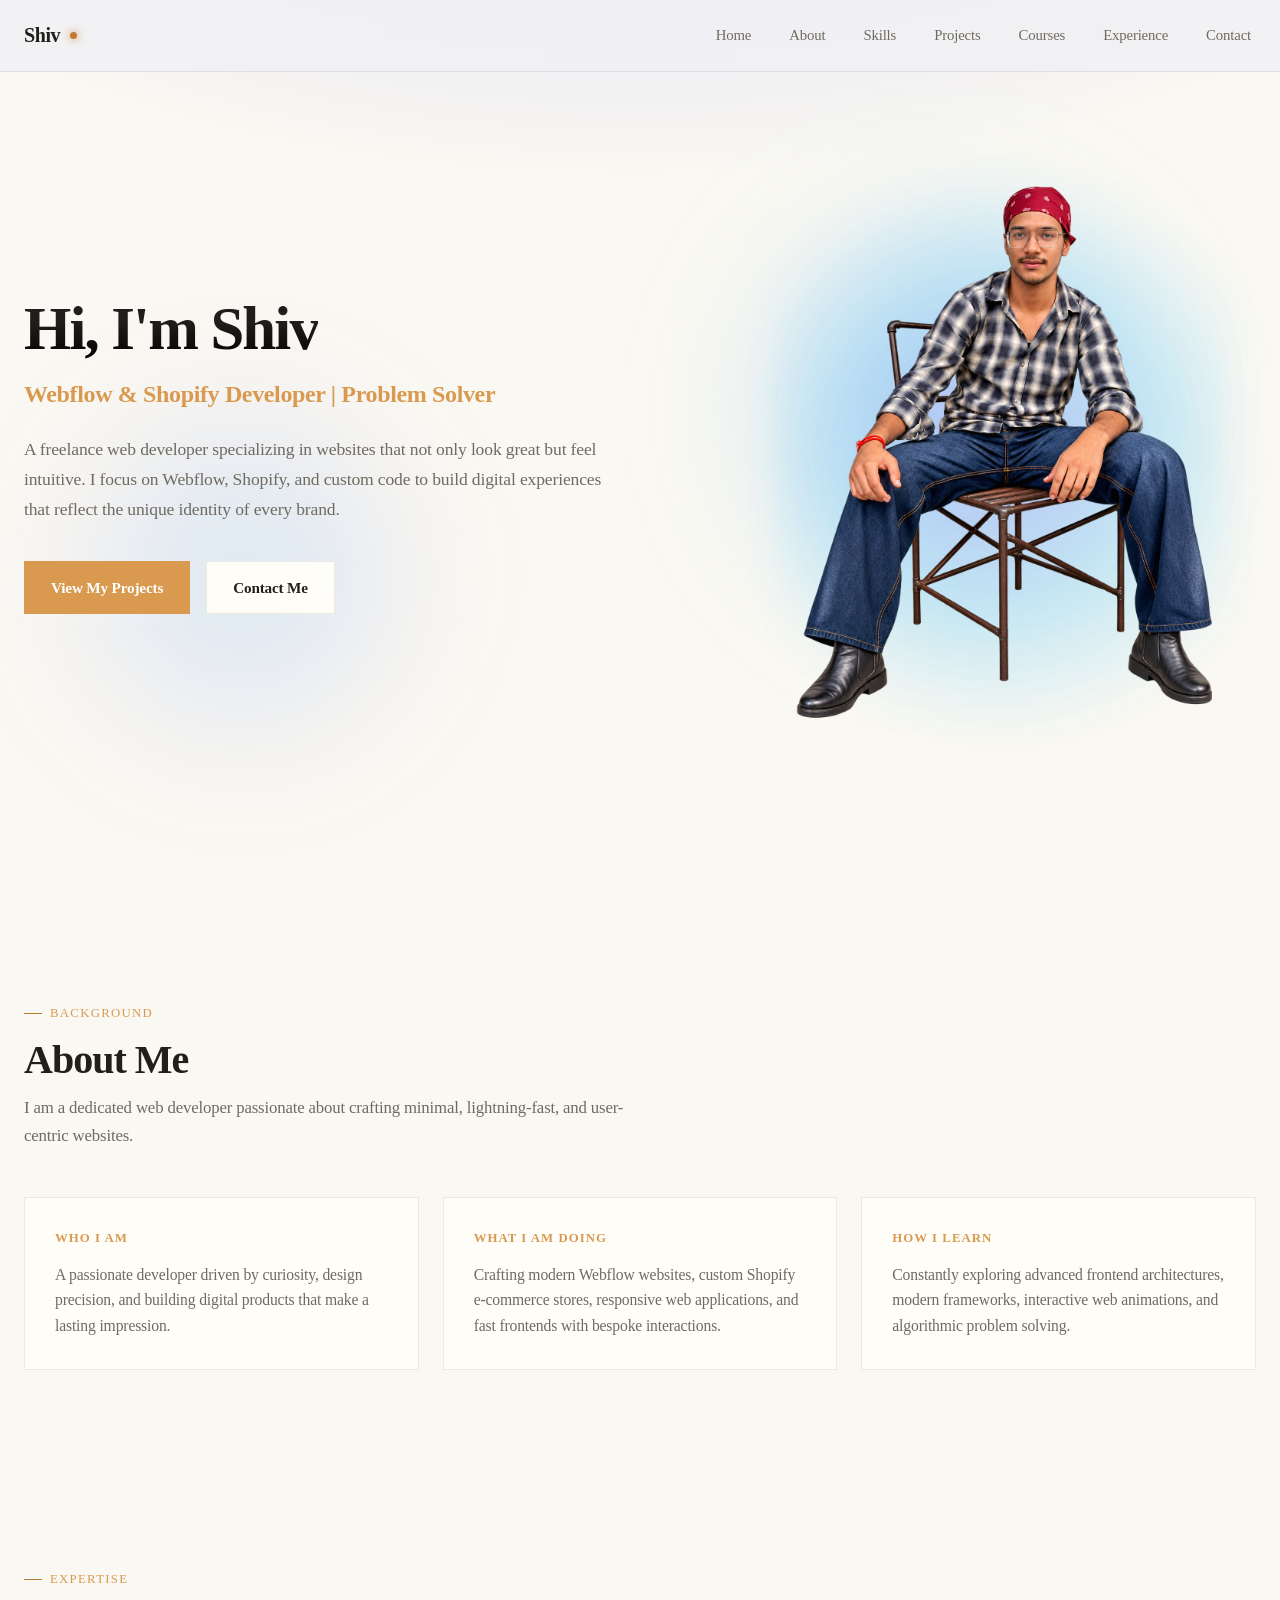
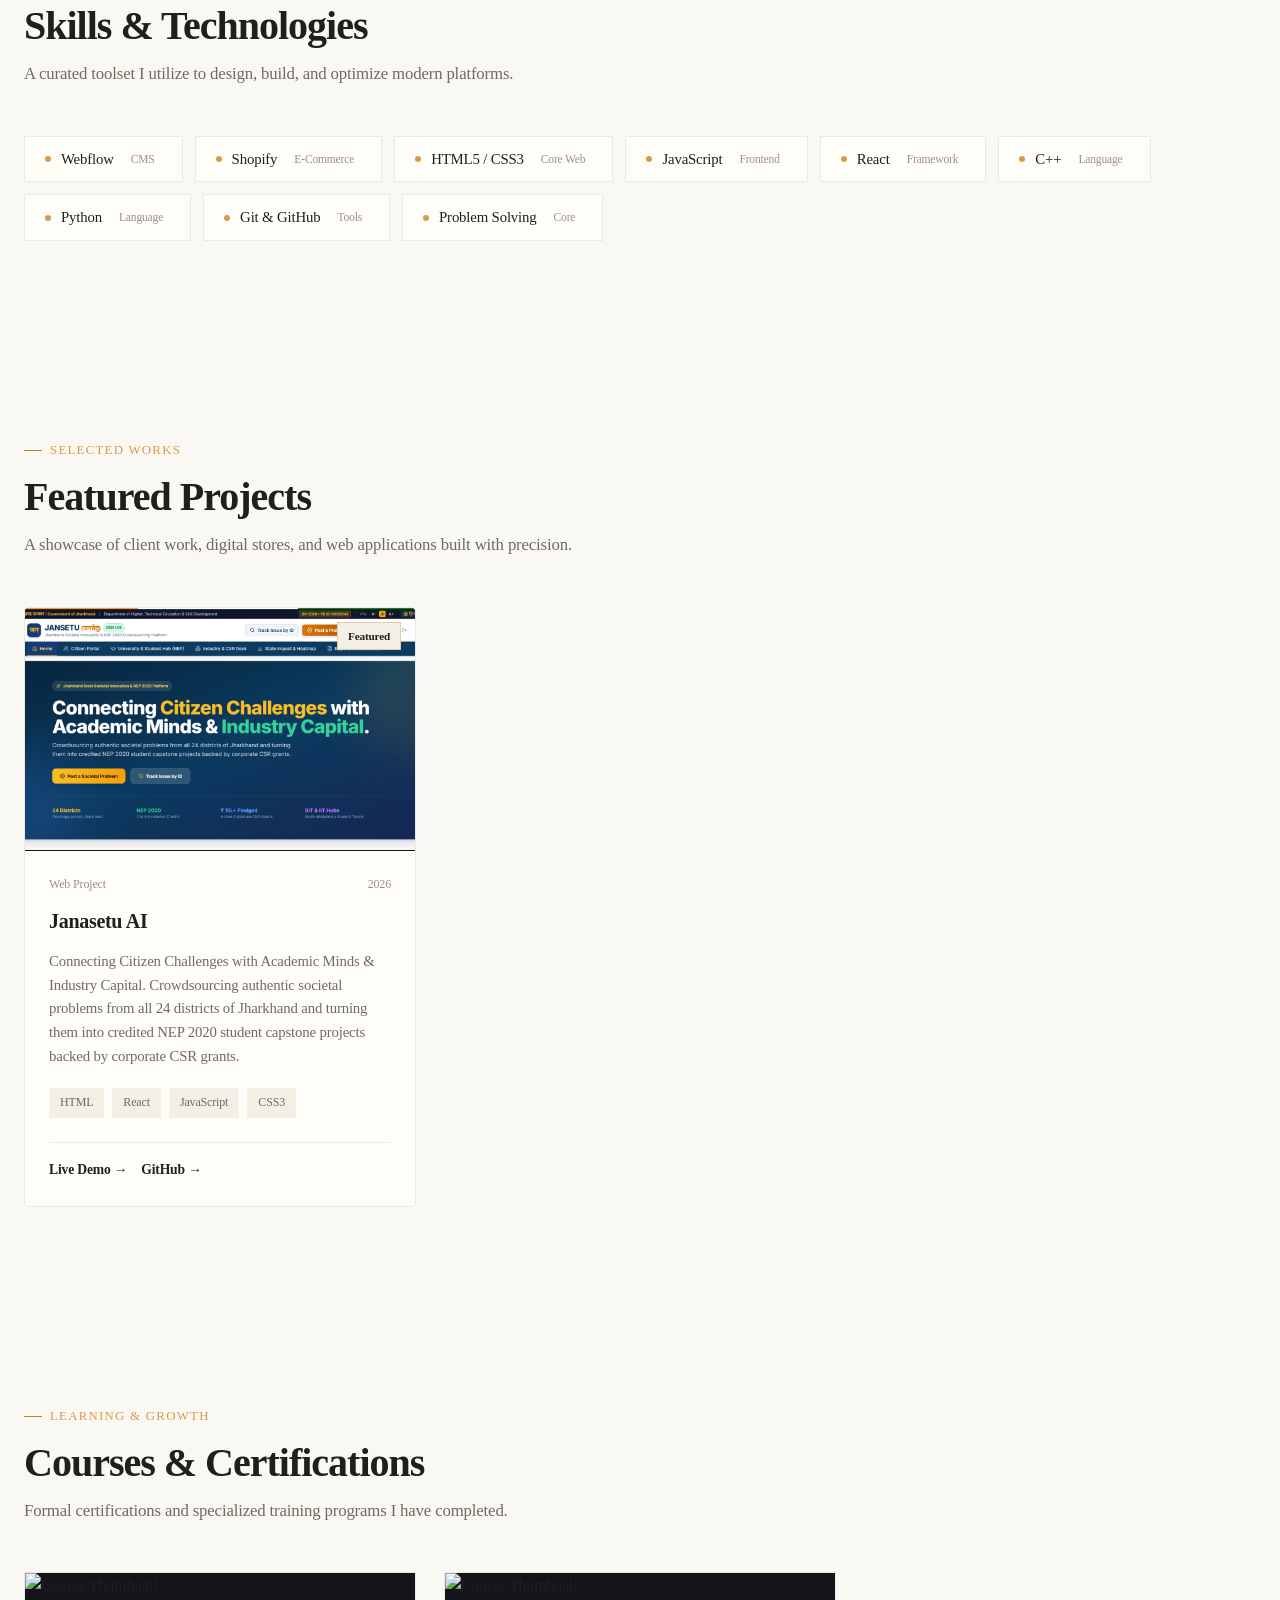
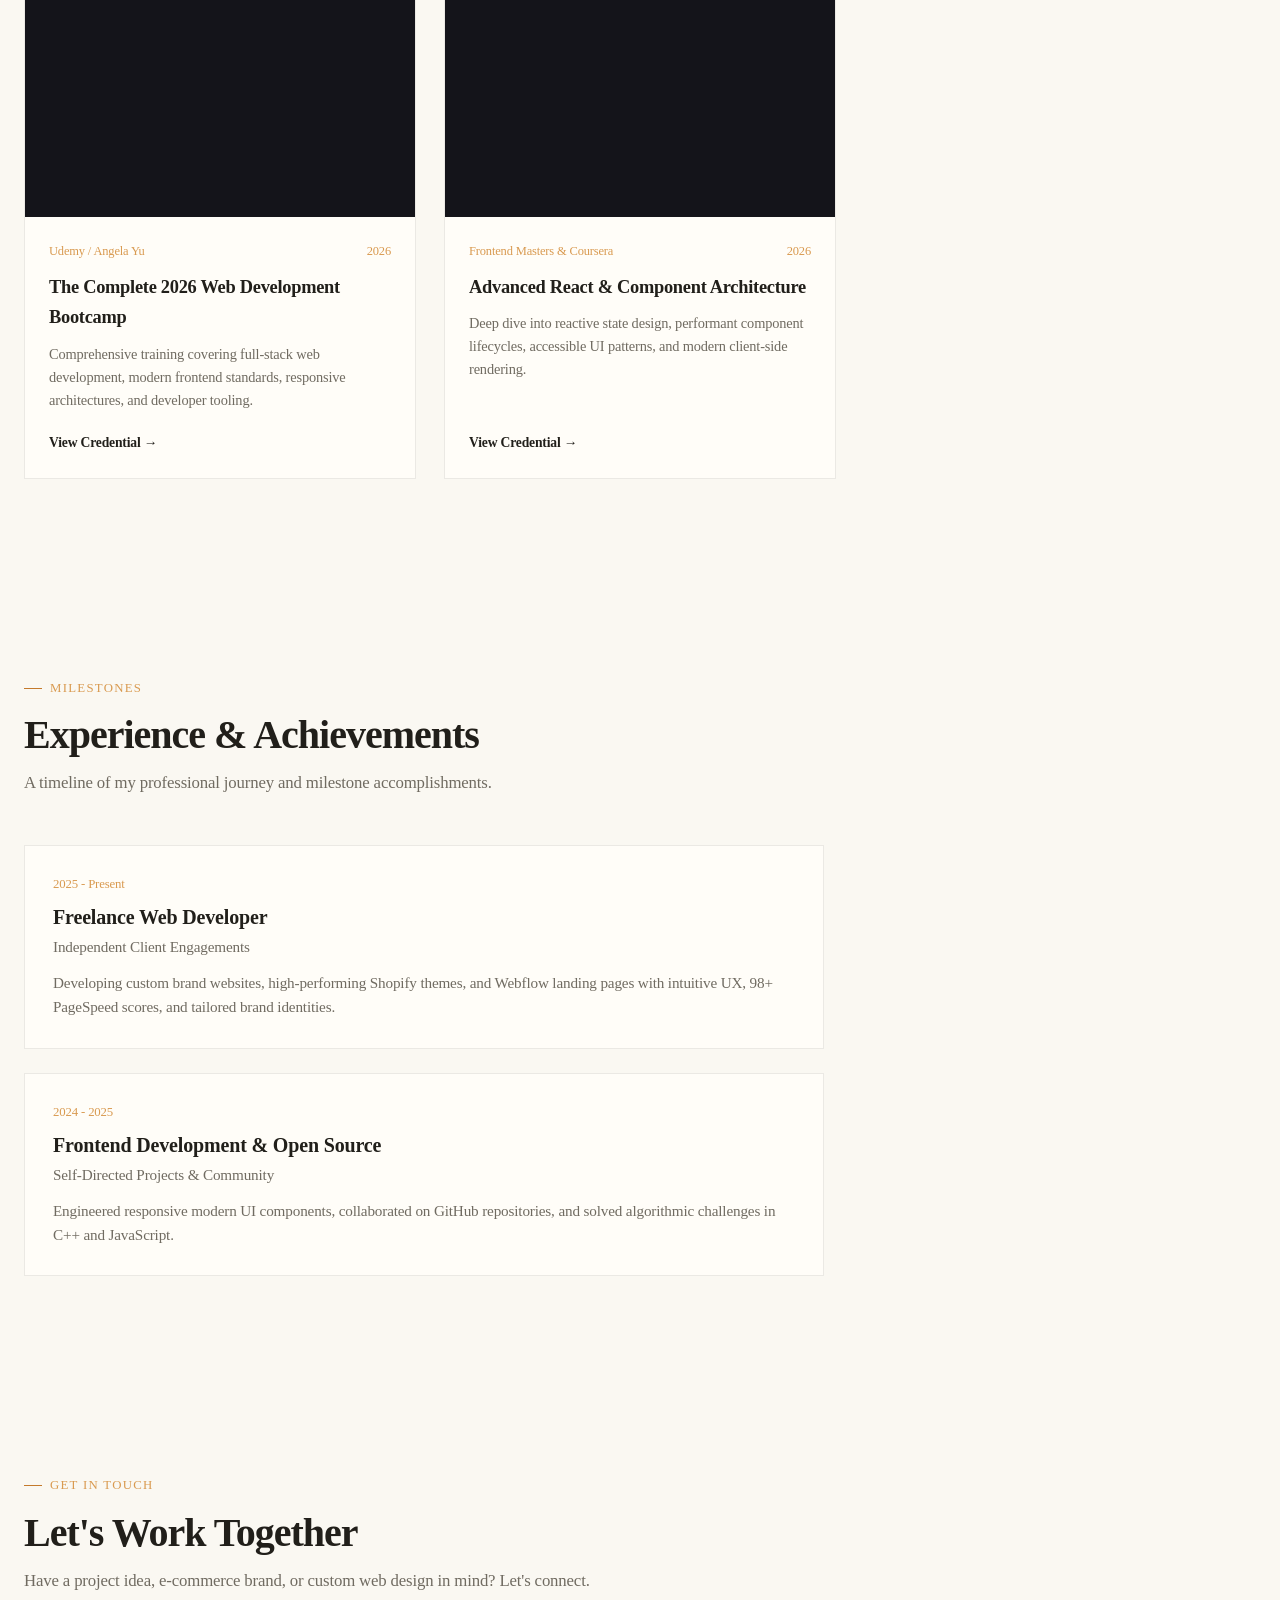
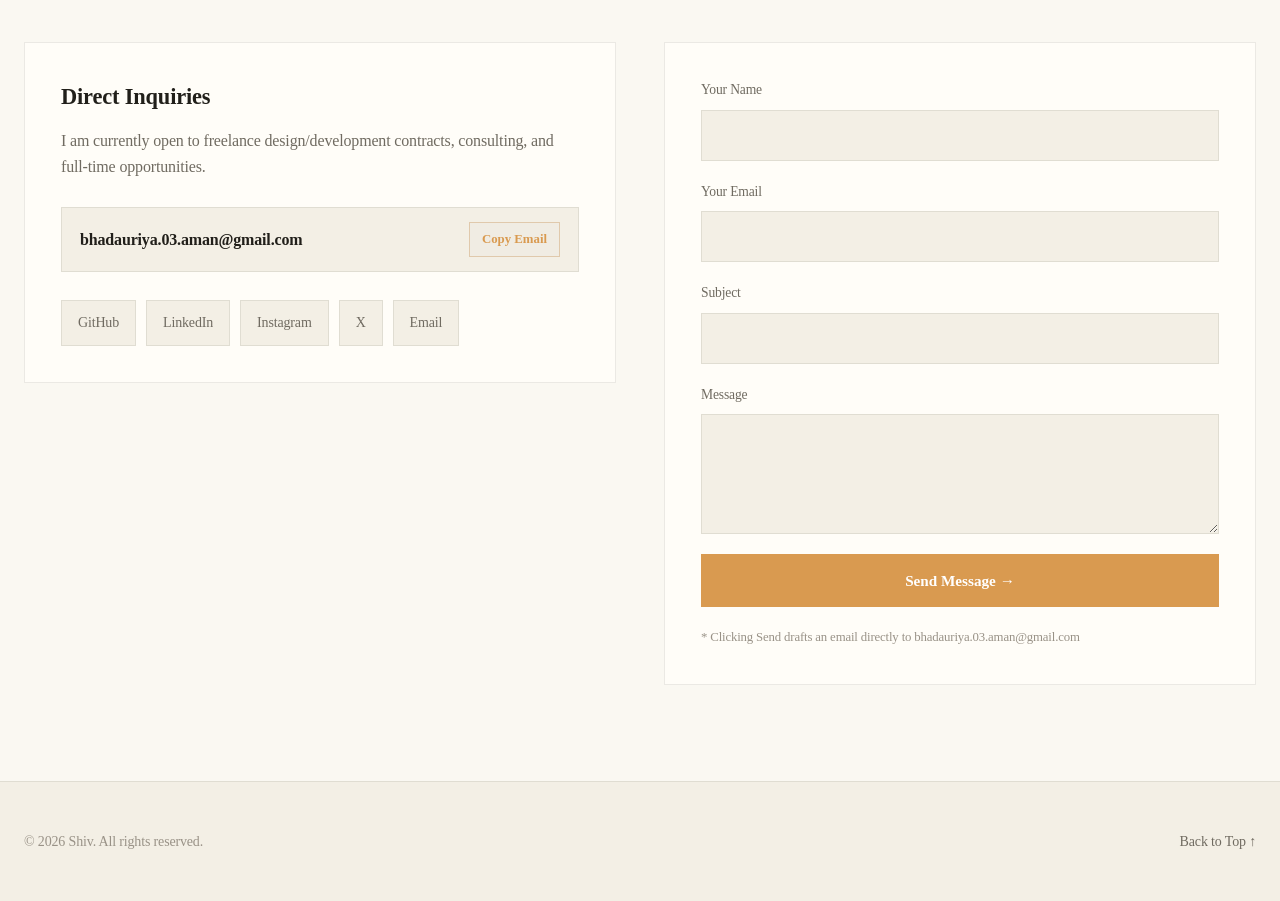
==== commit 1d33e991: "Add files via upload" ====
--- a/Index.html
+++ b/Index.html
@@ -363,7 +363,7 @@
     <footer class="footer">
         <div class="container footer-box">
             <div class="copy-text">
-                &copy; 2026 Shiv. All rights reserved. Built with clean code & modern design.
+                &copy; 2026 Shiv. All rights reserved.
             </div>
             <a href="#home" class="top-link">Back to Top &uarr;</a>
         </div>
